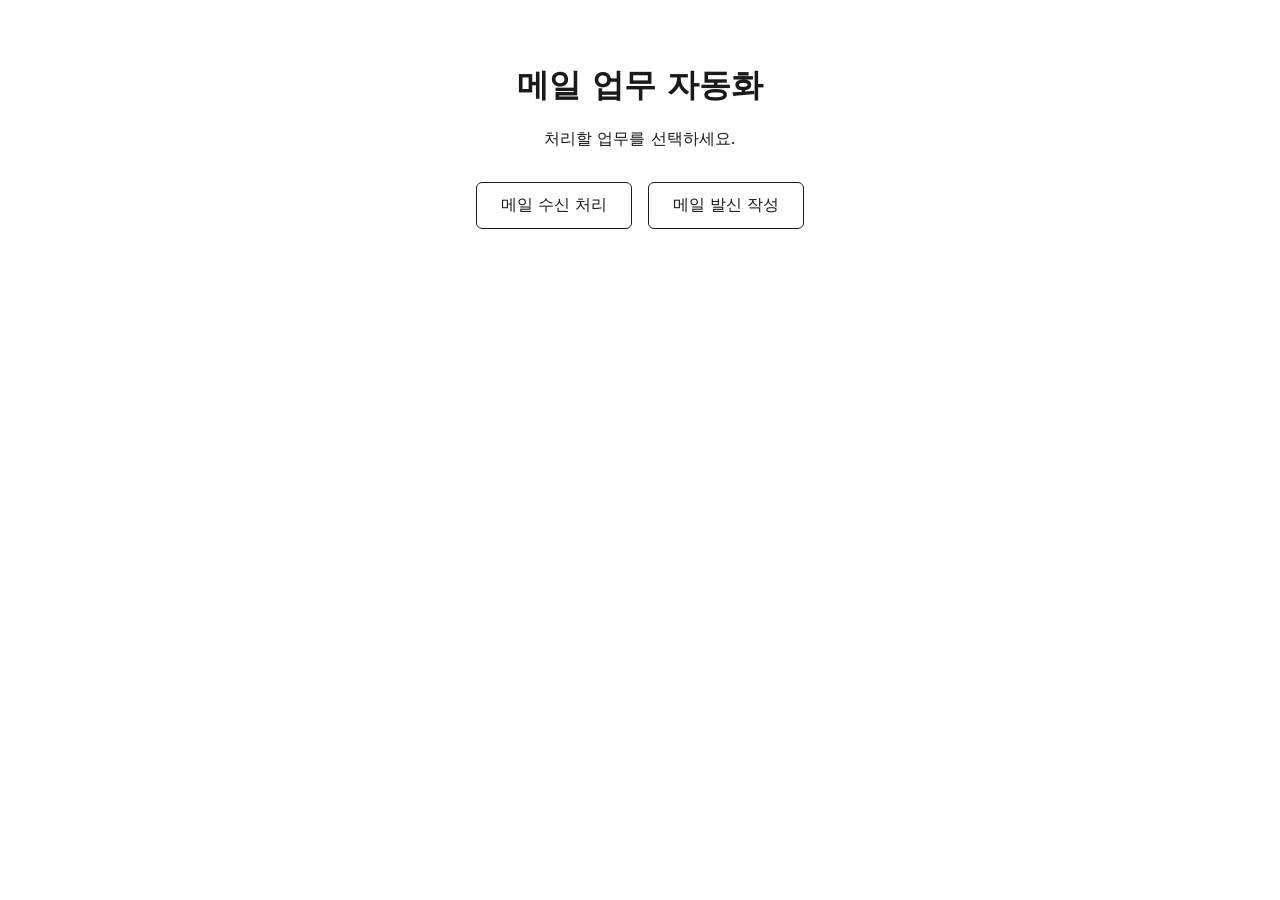
==== frontend/index.html @ bd008f32 "서비스 초안" ====
<!DOCTYPE html>
<html lang="ko">
<head>
  <meta charset="UTF-8" />
  <meta name="viewport" content="width=device-width, initial-scale=1.0" />
  <title>Clovis 메일 업무 자동화</title>
  <link rel="stylesheet" href="./style.css" />
</head>
<body>
  <main class="landing">
    <h1>메일 업무 자동화</h1>
    <p>처리할 업무를 선택하세요.</p>
    <div class="landing__actions">
      <a class="landing__button" href="./receive.html">메일 수신 처리</a>
      <a class="landing__button" href="./send.html">메일 발신 작성</a>
    </div>
  </main>
</body>
</html>
---- frontend/style.css ----
body {
  font-family: system-ui, -apple-system, "Segoe UI", sans-serif;
  max-width: 640px;
  margin: 4rem auto;
  padding: 0 1.5rem;
  color: #1a1a1a;
}

.landing {
  text-align: center;
}

.landing__actions {
  display: flex;
  gap: 1rem;
  justify-content: center;
  margin-top: 2rem;
}

.landing__button {
  padding: 0.75rem 1.5rem;
  border: 1px solid #1a1a1a;
  border-radius: 6px;
  text-decoration: none;
  color: inherit;
}
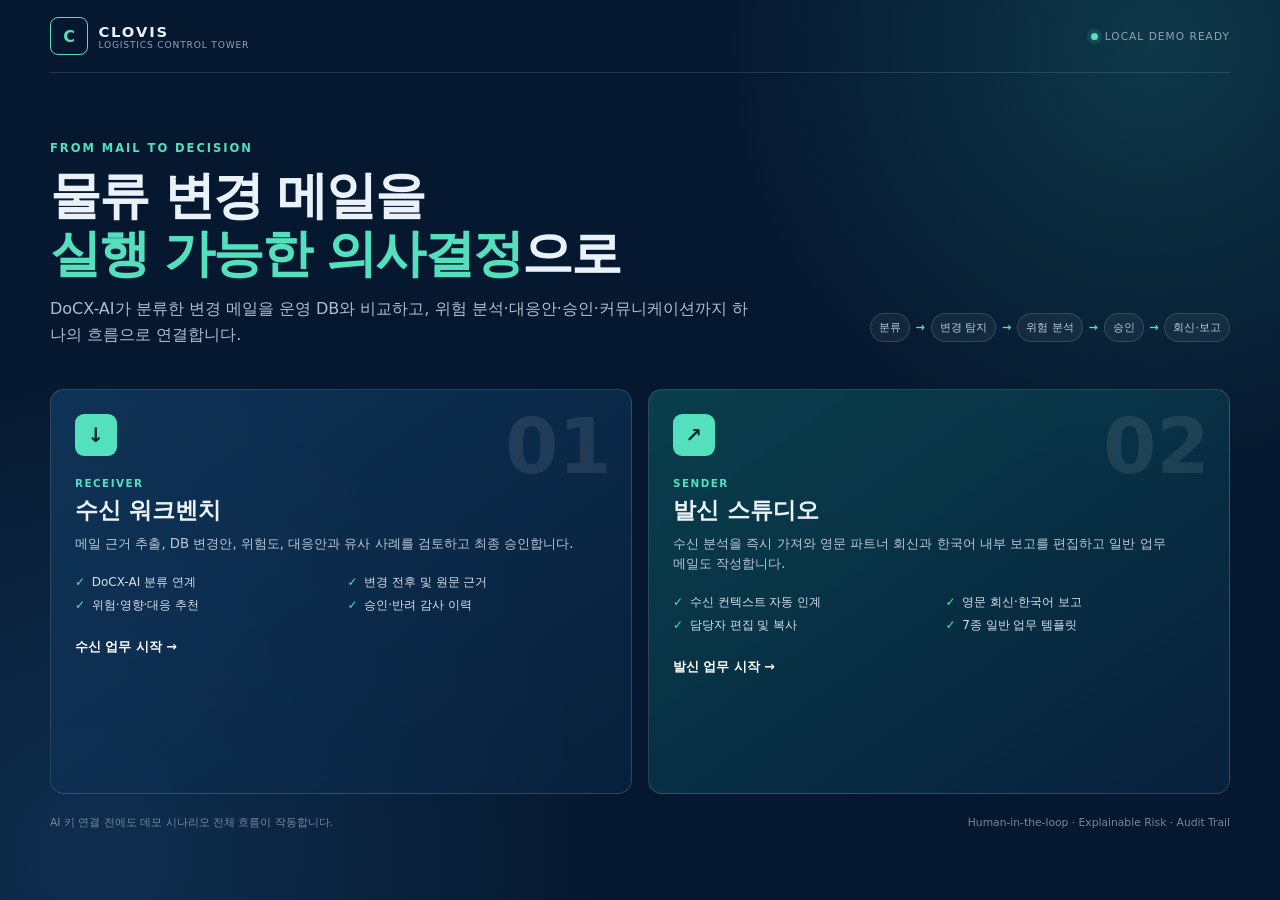
==== commit 29338b0e: "Add files via upload" ====
--- a/frontend/index.html
+++ b/frontend/index.html
@@ -3,17 +3,45 @@
 <head>
   <meta charset="UTF-8" />
   <meta name="viewport" content="width=device-width, initial-scale=1.0" />
-  <title>Clovis 메일 업무 자동화</title>
-  <link rel="stylesheet" href="./style.css" />
+  <title>Clovis Logistics Control Tower</title>
+  <link rel="stylesheet" href="./style.css?v=studio-2" />
+  <link rel="stylesheet" href="./clovis-theme.css?v=ai-1" />
 </head>
-<body>
-  <main class="landing">
-    <h1>메일 업무 자동화</h1>
-    <p>처리할 업무를 선택하세요.</p>
-    <div class="landing__actions">
-      <a class="landing__button" href="./receive.html">메일 수신 처리</a>
-      <a class="landing__button" href="./send.html">메일 발신 작성</a>
-    </div>
+<body class="landing-body">
+  <main class="control-landing">
+    <header class="landing-nav">
+      <div class="landing-brand"><span>C</span><div><strong>CLOVIS</strong><small>LOGISTICS CONTROL TOWER</small></div></div>
+      <div class="landing-status"><i></i>LOCAL DEMO READY</div>
+    </header>
+    <section class="landing-hero">
+      <div class="landing-hero__copy">
+        <span class="landing-eyebrow">FROM MAIL TO DECISION</span>
+        <h1>물류 변경 메일을<br><em>실행 가능한 의사결정</em>으로</h1>
+        <p>DoCX-AI가 분류한 변경 메일을 운영 DB와 비교하고, 위험 분석·대응안·승인·커뮤니케이션까지 하나의 흐름으로 연결합니다.</p>
+      </div>
+      <div class="landing-pipeline"><span>분류</span><b>→</b><span>변경 탐지</span><b>→</b><span>위험 분석</span><b>→</b><span>승인</span><b>→</b><span>회신·보고</span></div>
+    </section>
+    <section class="landing-workspaces">
+      <a class="workspace-card workspace-card--receive" href="./receive.html">
+        <span class="workspace-card__number">01</span>
+        <div class="workspace-card__icon">↓</div>
+        <span class="workspace-card__kicker">RECEIVER</span>
+        <h2>수신 워크벤치</h2>
+        <p>메일 근거 추출, DB 변경안, 위험도, 대응안과 유사 사례를 검토하고 최종 승인합니다.</p>
+        <ul><li>DoCX-AI 분류 연계</li><li>변경 전후 및 원문 근거</li><li>위험·영향·대응 추천</li><li>승인·반려 감사 이력</li></ul>
+        <strong>수신 업무 시작 →</strong>
+      </a>
+      <a class="workspace-card workspace-card--send" href="./send.html">
+        <span class="workspace-card__number">02</span>
+        <div class="workspace-card__icon">↗</div>
+        <span class="workspace-card__kicker">SENDER</span>
+        <h2>발신 스튜디오</h2>
+        <p>수신 분석을 즉시 가져와 영문 파트너 회신과 한국어 내부 보고를 편집하고 일반 업무 메일도 작성합니다.</p>
+        <ul><li>수신 컨텍스트 자동 인계</li><li>영문 회신·한국어 보고</li><li>담당자 편집 및 복사</li><li>7종 일반 업무 템플릿</li></ul>
+        <strong>발신 업무 시작 →</strong>
+      </a>
+    </section>
+    <footer class="landing-footer"><span>AI 키 연결 전에도 데모 시나리오 전체 흐름이 작동합니다.</span><span>Human-in-the-loop · Explainable Risk · Audit Trail</span></footer>
   </main>
 </body>
 </html>
--- a/frontend/style.css
+++ b/frontend/style.css
@@ -24,3 +24,51 @@
   text-decoration: none;
   color: inherit;
 }
+
+/* ---------- Clovis 통합 랜딩 ---------- */
+.landing-body {
+  --navy: #071c38;
+  --blue: #123e67;
+  --mint: #54dfbd;
+  max-width: none;
+  min-height: 100vh;
+  margin: 0;
+  padding: 0;
+  color: #eaf2f9;
+  background:
+    radial-gradient(circle at 90% 5%, rgba(35,151,143,.25), transparent 30%),
+    radial-gradient(circle at 8% 95%, rgba(27,77,124,.42), transparent 34%),
+    #06182f;
+}
+.control-landing { max-width: 1180px; margin: 0 auto; padding: 0 1.5rem 2rem; }
+.landing-nav { height: 72px; display: flex; align-items: center; justify-content: space-between; border-bottom: 1px solid rgba(255,255,255,.12); }
+.landing-brand { display: flex; align-items: center; gap: .65rem; }
+.landing-brand > span { display: grid; place-items: center; width: 36px; height: 36px; border: 1px solid var(--mint); border-radius: 8px; color: var(--mint); font-weight: 900; }
+.landing-brand strong, .landing-brand small { display: block; }
+.landing-brand strong { letter-spacing: .13em; font-size: .92rem; }
+.landing-brand small { color: #8fa5bc; letter-spacing: .09em; font-size: .57rem; }
+.landing-status { color: #8fa5bc; font-size: .66rem; letter-spacing: .1em; }
+.landing-status i { display: inline-block; width: 7px; height: 7px; margin-right: .45rem; border-radius: 50%; background: var(--mint); box-shadow: 0 0 0 4px rgba(84,223,189,.12); }
+.landing-hero { display: grid; grid-template-columns: 1fr auto; align-items: end; gap: 2rem; padding: 4rem 0 2.5rem; }
+.landing-eyebrow { color: var(--mint); font-size: .72rem; font-weight: 800; letter-spacing: .17em; }
+.landing-hero h1 { margin: .6rem 0 .85rem; font-size: clamp(2.1rem,4vw,3.4rem); line-height: 1.14; letter-spacing: -.04em; }
+.landing-hero h1 em { color: var(--mint); font-style: normal; }
+.landing-hero p { max-width: 700px; margin: 0; color: #aebed0; line-height: 1.65; }
+.landing-pipeline { display: flex; align-items: center; gap: .36rem; padding-bottom: .45rem; color: #b8c9d9; font-size: .7rem; white-space: nowrap; }
+.landing-pipeline span { padding: .35rem .5rem; border: 1px solid rgba(255,255,255,.14); border-radius: 999px; background: rgba(255,255,255,.05); }
+.landing-pipeline b { color: var(--mint); }
+.landing-workspaces { display: grid; grid-template-columns: 1fr 1fr; gap: 1rem; }
+.workspace-card { position: relative; min-height: 355px; padding: 1.5rem; overflow: hidden; color: #eaf2f9; text-decoration: none; border: 1px solid rgba(255,255,255,.14); border-radius: 14px; background: rgba(255,255,255,.055); transition: transform .18s ease,border-color .18s ease,background .18s ease; }
+.workspace-card:hover { transform: translateY(-4px); border-color: rgba(84,223,189,.55); background: rgba(255,255,255,.075); }
+.workspace-card--receive { background: linear-gradient(145deg,rgba(18,62,103,.68),rgba(9,35,64,.74)); }
+.workspace-card--send { background: linear-gradient(145deg,rgba(11,87,95,.62),rgba(9,35,64,.74)); }
+.workspace-card__number { position: absolute; right: 1.2rem; top: .75rem; color: rgba(255,255,255,.09); font-size: 4.8rem; font-weight: 900; }
+.workspace-card__icon { display: grid; place-items: center; width: 42px; height: 42px; margin-bottom: 1rem; border-radius: 9px; color: #062a27; background: var(--mint); font-size: 1.25rem; font-weight: 900; }
+.workspace-card__kicker { color: var(--mint); font-size: .65rem; font-weight: 900; letter-spacing: .14em; }
+.workspace-card h2 { margin: .25rem 0 .5rem; font-size: 1.45rem; }
+.workspace-card p { max-width: 500px; margin: 0; color: #b8c8d7; font-size: .83rem; line-height: 1.52; }
+.workspace-card ul { display: grid; grid-template-columns: 1fr 1fr; gap: .4rem .8rem; margin: 1.25rem 0 1.35rem; padding: 0; list-style: none; color: #d5e1eb; font-size: .75rem; }
+.workspace-card li::before { content: "✓"; margin-right: .42rem; color: var(--mint); }
+.workspace-card > strong { color: #fff; font-size: .8rem; }
+.landing-footer { display: flex; justify-content: space-between; gap: 1rem; padding: 1.4rem 0 0; color: #7189a1; font-size: .67rem; }
+@media(max-width:850px){.landing-hero{grid-template-columns:1fr;padding-top:2.5rem}.landing-pipeline{flex-wrap:wrap;white-space:normal}.landing-workspaces{grid-template-columns:1fr}.workspace-card{min-height:0}.landing-footer{flex-direction:column}.workspace-card ul{grid-template-columns:1fr}}
--- a/frontend/clovis-theme.css
+++ b/frontend/clovis-theme.css
@@ -0,0 +1,109 @@
+:root {
+  --clovis-navy-950: #071727;
+  --clovis-navy-900: #0b2239;
+  --clovis-navy-800: #123a5b;
+  --clovis-blue-700: #1d557e;
+  --clovis-orange-600: #e85c18;
+  --clovis-orange-500: #f27622;
+  --clovis-orange-100: #fff0e5;
+  --clovis-mint-500: #24a88a;
+  --clovis-mint-100: #e8f7f3;
+  --clovis-bg: #f2f5f7;
+  --clovis-panel: #ffffff;
+  --clovis-border: #dce4ec;
+  --clovis-text: #17283b;
+  --clovis-muted: #66798c;
+  --clovis-warning: #cb8d10;
+  --clovis-danger: #c63c4e;
+  --clovis-radius: 8px;
+  --clovis-shadow: 0 8px 22px rgba(15, 43, 70, .065);
+}
+
+.clovis-header {
+  width: 100%; min-height: 64px; display: flex; align-items: center; gap: 1rem;
+  padding: 0 2rem; box-sizing: border-box; color: #fff; background: var(--clovis-navy-950);
+  border-bottom: 3px solid var(--clovis-orange-500); box-shadow: 0 5px 18px rgba(4,18,37,.16);
+}
+.clovis-brand { display: flex; align-items: center; gap: .65rem; color: #fff; text-decoration: none; }
+.clovis-brand__mark { position: relative; display: grid; place-items: center; width: 36px; height: 36px; border: 1px solid rgba(255,255,255,.42); border-radius: 4px; color: #fff; font-weight: 900; overflow: hidden; }
+.clovis-brand__mark::after { content: ""; position: absolute; width: 26px; height: 5px; right: -8px; bottom: 3px; background: var(--clovis-orange-500); transform: rotate(-38deg); }
+.clovis-brand strong, .clovis-brand small { display: block; }
+.clovis-brand strong { letter-spacing: .15em; font-size: .86rem; }
+.clovis-brand small { color: #9fb2c8; letter-spacing: .08em; font-size: .54rem; }
+.clovis-brand__suite { margin-left: .55rem; padding-left: .75rem; border-left: 1px solid rgba(255,255,255,.24); color: #fff; font-size: .68rem; font-weight: 800; letter-spacing: .08em; }
+.clovis-brand__suite em { color: var(--clovis-orange-500); font-style: normal; }
+.clovis-nav { display: flex; align-self: stretch; margin-left: 1.5rem; }
+.clovis-nav a { display: flex; align-items: center; padding: 0 1rem; color: #b8c8da; text-decoration: none; font-size: .82rem; border-bottom: 3px solid transparent; }
+.clovis-nav a:hover, .clovis-nav a.is-active { color: #fff; background: rgba(255,255,255,.05); border-bottom-color: var(--clovis-orange-500); }
+.clovis-system { margin-left: auto; color: #91a6bc; font-size: .66rem; letter-spacing: .1em; }
+.clovis-system i { display: inline-block; width: 7px; height: 7px; margin-right: .4rem; border-radius: 50%; background: #3ed6a8; box-shadow: 0 0 0 4px rgba(62,214,168,.12); }
+
+.clovis-hero { position: relative; overflow: hidden; color: #fff !important; border-radius: 8px !important; background: radial-gradient(circle at 88% 18%, rgba(242,118,34,.24), transparent 28%), linear-gradient(120deg,var(--clovis-navy-950),#123d61 70%,#174f6b) !important; box-shadow: 0 13px 28px rgba(10,31,60,.13) !important; }
+.clovis-hero::after { content: ""; position: absolute; right: -58px; bottom: -98px; width: 250px; height: 250px; border: 1px solid rgba(255,255,255,.1); border-radius: 50%; box-shadow: 0 0 0 42px rgba(255,255,255,.025),0 0 0 84px rgba(255,255,255,.018); pointer-events: none; }
+
+.clovis-opsbar { display: grid; grid-template-columns: repeat(4,1fr); margin: .75rem 0 0; border: 1px solid var(--clovis-border); border-radius: 8px; background: #fff; box-shadow: var(--clovis-shadow); overflow: hidden; }
+.clovis-opsbar__item { display: flex; align-items: center; gap: .65rem; min-width: 0; padding: .7rem .8rem; border-right: 1px solid var(--clovis-border); }
+.clovis-opsbar__item:last-child { border-right: 0; }
+.clovis-opsbar__icon { display: grid; place-items: center; flex: 0 0 27px; width: 27px; height: 27px; border-radius: 5px; color: var(--clovis-orange-600); background: var(--clovis-orange-100); font-size: .7rem; font-weight: 900; }
+.clovis-opsbar__copy { min-width: 0; }
+.clovis-opsbar__copy strong,.clovis-opsbar__copy span { display: block; overflow: hidden; white-space: nowrap; text-overflow: ellipsis; }
+.clovis-opsbar__copy strong { color: var(--clovis-navy-900); font-size: .72rem; }
+.clovis-opsbar__copy span { margin-top: .08rem; color: var(--clovis-muted); font-size: .62rem; }
+.clovis-opsbar__item.is-ready .clovis-opsbar__icon { color: #087257; background: #e5f7f1; }
+
+.receiver-page { max-width: none !important; margin: 0 !important; padding: 0 !important; color: var(--clovis-text); background: var(--clovis-bg); font-family: "Malgun Gothic","Segoe UI",system-ui,-apple-system,sans-serif; font-size: 14px; }
+.receiver-shell { max-width: 1180px; margin: 0 auto; padding: 1.25rem 1.5rem 3rem; }
+.receiver-page .panel, .receiver-page .case-card { border: 1px solid var(--clovis-border); border-radius: var(--clovis-radius); background: var(--clovis-panel); box-shadow: var(--clovis-shadow); }
+.receiver-page .tabs { border-bottom-color: var(--clovis-border); }
+.receiver-page .tab-btn { color: var(--clovis-muted); border-bottom: 3px solid transparent; border-radius: 0; padding: .75rem 1rem; }
+.receiver-page .tab-btn.is-active { color: var(--clovis-navy-900); background: transparent; border: none; border-bottom: 3px solid var(--clovis-orange-500); margin-bottom: -1px; }
+.receiver-page input[type="text"], .receiver-page textarea, .receiver-page select {
+  border: 1px solid #cfd9e3; border-radius: 7px; background: #fff; color: var(--clovis-text); padding: .58rem .65rem;
+}
+.receiver-page input:focus, .receiver-page textarea:focus, .receiver-page select:focus { outline: 2px solid rgba(28,85,127,.22); border-color: var(--clovis-blue-700); }
+.receiver-page button.primary { border: none; border-radius: 6px; background: var(--clovis-orange-600); font-weight: 800; box-shadow: 0 4px 10px rgba(232,92,24,.18); }
+.receiver-page button.primary:hover { background: #cc4b0d; }
+.receiver-page .example-btn { border-color: #cbd6e0; background: #fff; border-radius: 8px; }
+.receiver-page .example-btn:hover, .receiver-page .example-btn.is-loaded { border-color: var(--clovis-orange-500); background: var(--clovis-orange-100); }
+.receiver-page table.field-table th, .receiver-page table.dashboard-table th { color: #52677c; background: #f4f7fa; }
+.receiver-page table.field-table td, .receiver-page table.field-table th, .receiver-page table.dashboard-table td, .receiver-page table.dashboard-table th { border-color: #e1e7ed; }
+.receiver-page .case-card__header { background: linear-gradient(90deg,#f5f8fb,#edf8f5); border-bottom-color: var(--clovis-border); }
+.receiver-page .decision-support { border-color: var(--clovis-border); background: #fbfdff; }
+.receiver-page .package-button, .receiver-page .handoff-btn { background: var(--clovis-orange-500); color: #fff; border-radius: 6px; }
+
+.receiver-page .pipeline span { transition: .2s ease; }
+.receiver-page .pipeline span.is-done { border-color: rgba(62,214,168,.52); background: rgba(62,214,168,.15); color: #ddfff5; }
+.receiver-page .pipeline span.is-active { border-color: rgba(242,118,34,.8); background: rgba(242,118,34,.18); color: #fff; box-shadow: inset 3px 0 0 var(--clovis-orange-500); }
+
+.ai-mode-chip { display: inline-flex; align-items: center; gap: .3rem; margin-top: .35rem; padding: .2rem .46rem; border: 1px solid #9fdcca; border-radius: 999px; color: #0d755e; background: #ebfaf6; font-size: .66rem; font-weight: 800; }
+.ai-mode-chip.fallback { color: #7e6518; border-color: #e3d18d; background: #fff9df; }
+.ai-mode-chip.error { color: #982f40; border-color: #e2aab3; background: #fff0f2; }
+.ai-error-note { margin-top: .4rem; color: #982f40; font-size: .68rem; }
+
+/* Sender 화면도 Receiver와 같은 운영 디자인 시스템을 사용한다. */
+.communication-page { max-width: 1320px; }
+.communication-page .studio-eyebrow,.communication-page .studio-hero .studio-eyebrow { color: #ffb07a; }
+.communication-page .context-kicker { color: var(--clovis-orange-600); }
+.communication-page .hero-flow b { color: #ff9a59; }
+.communication-page .workspace-switch__button.is-active { color: var(--clovis-navy-900); border-bottom-color: var(--clovis-orange-500); }
+.communication-page .workspace-count { background: var(--clovis-orange-600); }
+.communication-page .btn { border-color: var(--clovis-orange-600); border-radius: 6px; background: var(--clovis-orange-600); color: #fff; }
+.communication-page .btn:hover { border-color: #cc4b0d; background: #cc4b0d; }
+.communication-page .btn.btn--ghost { border-color: #bdcad6; background: #fff; color: var(--clovis-navy-800); }
+.communication-page .btn.btn--ghost:hover { border-color: var(--clovis-orange-500); background: var(--clovis-orange-100); color: #aa3e0a; }
+.communication-page .dispatch-actions .btn.is-reviewed,.communication-page .dispatch-actions .btn.is-reviewed:hover { border-color: #159576; background: #159576; color: #fff; }
+.communication-page .type-item.is-selected { border-color: var(--clovis-orange-500); background: var(--clovis-orange-100); }
+.communication-page .type-item--primary,.communication-page .type-item--primary.is-selected { border-color: var(--clovis-navy-900); background: var(--clovis-navy-900); }
+.communication-page .importance-options button.is-active { background: var(--clovis-navy-800); }
+.communication-page .handoff-empty__icon { color: var(--clovis-orange-600); background: var(--clovis-orange-100); }
+.communication-page .action-summary { border-color: #f1c3a6; background: #fff5ee; }
+.communication-page .action-summary span { color: #a45c34; }
+.communication-page .action-summary strong { color: #a8400d; }
+.communication-page .action-summary p { color: #765c4e; }
+.communication-page .memory-card { border-color: #d8e0e7; background: #f7f9fb; }
+.communication-page .memory-card span { color: var(--clovis-blue-700); }
+.communication-page .review-chip { color: #9a4a1e; background: #fff2e9; border-color: #efc6ae; }
+.communication-page .studio-footer-action { background: #f2f6f8; }
+
+@media(max-width:900px){.clovis-opsbar{grid-template-columns:repeat(2,1fr)}.clovis-opsbar__item:nth-child(2){border-right:0}.clovis-opsbar__item:nth-child(-n+2){border-bottom:1px solid var(--clovis-border)}}
+@media(max-width:720px){.clovis-header{padding:0 .9rem}.clovis-nav{margin-left:.3rem}.clovis-nav a{padding:0 .55rem;font-size:.7rem}.clovis-system,.clovis-brand__suite{display:none}.receiver-shell{padding:.8rem}.clovis-brand small{display:none}.clovis-opsbar{grid-template-columns:1fr 1fr}.clovis-opsbar__item{padding:.55rem}.clovis-opsbar__copy span{display:none}}
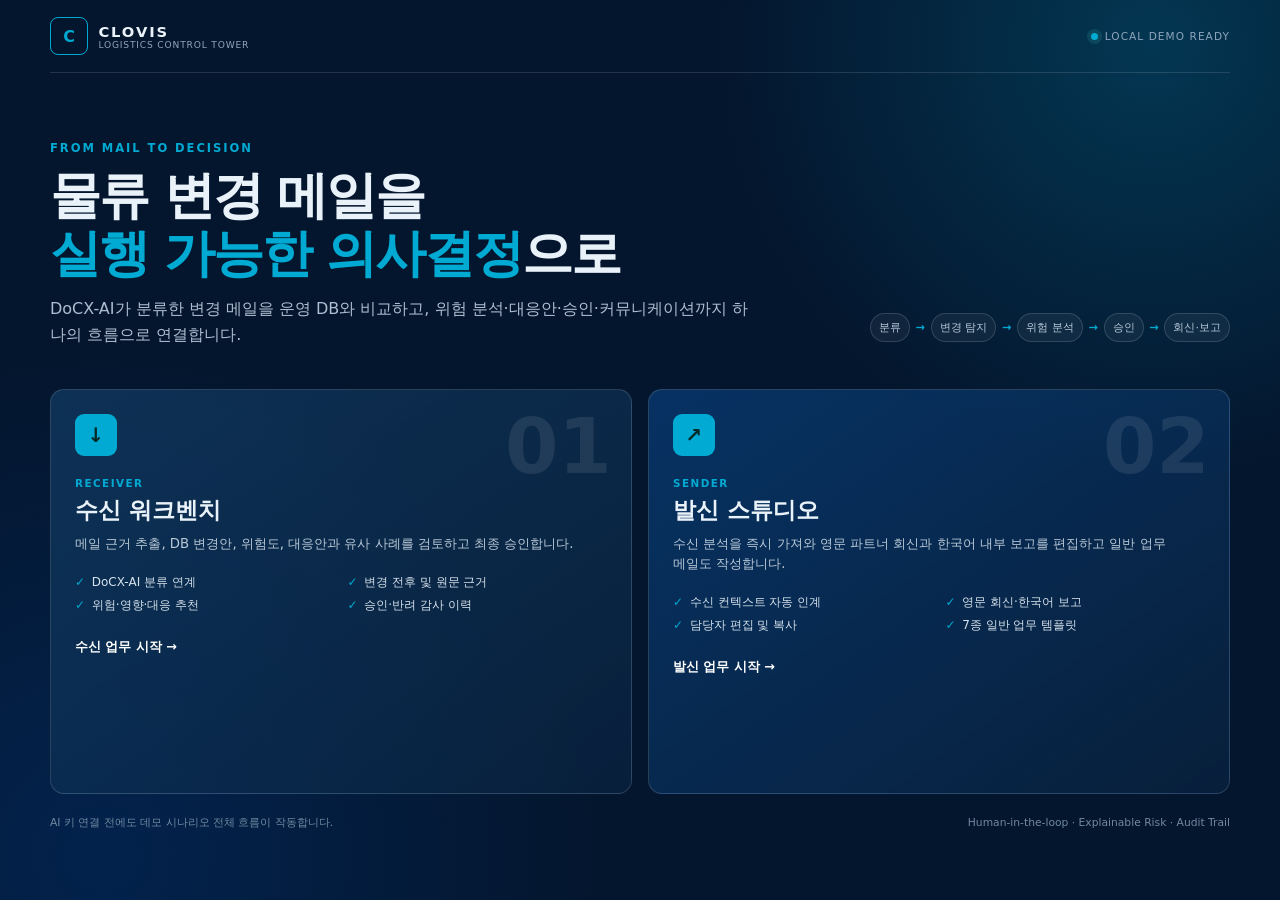
==== commit ea3ce79c: "frontend 디자인 반영 및 Render 배포 설정 추가" ====
--- a/frontend/index.html
+++ b/frontend/index.html
@@ -44,4 +44,4 @@
     <footer class="landing-footer"><span>AI 키 연결 전에도 데모 시나리오 전체 흐름이 작동합니다.</span><span>Human-in-the-loop · Explainable Risk · Audit Trail</span></footer>
   </main>
 </body>
-</html>
+</html>
--- a/frontend/style.css
+++ b/frontend/style.css
@@ -27,18 +27,18 @@
 
 /* ---------- Clovis 통합 랜딩 ---------- */
 .landing-body {
-  --navy: #071c38;
-  --blue: #123e67;
-  --mint: #54dfbd;
+  --navy: #00204e;
+  --blue: #003478;
+  --mint: #00aad2;
   max-width: none;
   min-height: 100vh;
   margin: 0;
   padding: 0;
   color: #eaf2f9;
   background:
-    radial-gradient(circle at 90% 5%, rgba(35,151,143,.25), transparent 30%),
-    radial-gradient(circle at 8% 95%, rgba(27,77,124,.42), transparent 34%),
-    #06182f;
+    radial-gradient(circle at 90% 5%, rgba(0,170,210,.22), transparent 30%),
+    radial-gradient(circle at 8% 95%, rgba(0,52,120,.42), transparent 34%),
+    #04162e;
 }
 .control-landing { max-width: 1180px; margin: 0 auto; padding: 0 1.5rem 2rem; }
 .landing-nav { height: 72px; display: flex; align-items: center; justify-content: space-between; border-bottom: 1px solid rgba(255,255,255,.12); }
@@ -61,7 +61,7 @@
 .workspace-card { position: relative; min-height: 355px; padding: 1.5rem; overflow: hidden; color: #eaf2f9; text-decoration: none; border: 1px solid rgba(255,255,255,.14); border-radius: 14px; background: rgba(255,255,255,.055); transition: transform .18s ease,border-color .18s ease,background .18s ease; }
 .workspace-card:hover { transform: translateY(-4px); border-color: rgba(84,223,189,.55); background: rgba(255,255,255,.075); }
 .workspace-card--receive { background: linear-gradient(145deg,rgba(18,62,103,.68),rgba(9,35,64,.74)); }
-.workspace-card--send { background: linear-gradient(145deg,rgba(11,87,95,.62),rgba(9,35,64,.74)); }
+.workspace-card--send { background: linear-gradient(145deg,rgba(10,74,143,.55),rgba(9,35,64,.74)); }
 .workspace-card__number { position: absolute; right: 1.2rem; top: .75rem; color: rgba(255,255,255,.09); font-size: 4.8rem; font-weight: 900; }
 .workspace-card__icon { display: grid; place-items: center; width: 42px; height: 42px; margin-bottom: 1rem; border-radius: 9px; color: #062a27; background: var(--mint); font-size: 1.25rem; font-weight: 900; }
 .workspace-card__kicker { color: var(--mint); font-size: .65rem; font-weight: 900; letter-spacing: .14em; }
@@ -71,4 +71,4 @@
 .workspace-card li::before { content: "✓"; margin-right: .42rem; color: var(--mint); }
 .workspace-card > strong { color: #fff; font-size: .8rem; }
 .landing-footer { display: flex; justify-content: space-between; gap: 1rem; padding: 1.4rem 0 0; color: #7189a1; font-size: .67rem; }
-@media(max-width:850px){.landing-hero{grid-template-columns:1fr;padding-top:2.5rem}.landing-pipeline{flex-wrap:wrap;white-space:normal}.landing-workspaces{grid-template-columns:1fr}.workspace-card{min-height:0}.landing-footer{flex-direction:column}.workspace-card ul{grid-template-columns:1fr}}
+@media(max-width:850px){.landing-hero{grid-template-columns:1fr;padding-top:2.5rem}.landing-pipeline{flex-wrap:wrap;white-space:normal}.landing-workspaces{grid-template-columns:1fr}.workspace-card{min-height:0}.landing-footer{flex-direction:column}.workspace-card ul{grid-template-columns:1fr}}
--- a/frontend/clovis-theme.css
+++ b/frontend/clovis-theme.css
@@ -1,109 +1,112 @@
+/* =========================================================================
+   Clovis / Hyundai Glovis Brand Theme
+   -------------------------------------------------------------------------
+   Shared across index.html / receive.html / send.html.
+
+   receive.html and send.html both use markup with .clovis-header /
+   .clovis-brand / .clovis-nav / .clovis-system / .clovis-opsbar /
+   .ai-mode-chip — but only send.html's app.css actually defines matching
+   selectors (as .app-header--studio / .studio-brand / .global-nav, etc.),
+   and it never defined .clovis-opsbar or .ai-mode-chip at all. That
+   mismatch is why the top header rendered as unstyled stacked links.
+
+   This file defines those shared components fully (layout + color) so
+   both pages render correctly regardless of app.css. Nothing here changes
+   any link, href, label, or interactive behavior — only appearance.
+   ========================================================================= */
+
 :root {
-  --clovis-navy-950: #071727;
-  --clovis-navy-900: #0b2239;
-  --clovis-navy-800: #123a5b;
-  --clovis-blue-700: #1d557e;
-  --clovis-orange-600: #e85c18;
-  --clovis-orange-500: #f27622;
-  --clovis-orange-100: #fff0e5;
-  --clovis-mint-500: #24a88a;
-  --clovis-mint-100: #e8f7f3;
-  --clovis-bg: #f2f5f7;
-  --clovis-panel: #ffffff;
-  --clovis-border: #dce4ec;
-  --clovis-text: #17283b;
-  --clovis-muted: #66798c;
-  --clovis-warning: #cb8d10;
-  --clovis-danger: #c63c4e;
-  --clovis-radius: 8px;
-  --clovis-shadow: 0 8px 22px rgba(15, 43, 70, .065);
+  --glovis-navy: #00204e;
+  --glovis-blue: #003478;
+  --glovis-blue-mid: #0a4a8f;
+  --glovis-accent: #00aad2;
+  --glovis-primary-fixed: #d8e2ff;
+  --glovis-primary-fixed-strong: #aec6ff;
+  --glovis-on-primary-fixed: #001a43;
+  --glovis-on-surface-variant: #434751;
+  --glovis-success: #2f7d5c;
+  --glovis-warning: #b8863a;
+  --glovis-danger: #ba1a1a;
 }
 
+/* ---------- 상단 헤더 ---------- */
 .clovis-header {
-  width: 100%; min-height: 64px; display: flex; align-items: center; gap: 1rem;
-  padding: 0 2rem; box-sizing: border-box; color: #fff; background: var(--clovis-navy-950);
-  border-bottom: 3px solid var(--clovis-orange-500); box-shadow: 0 5px 18px rgba(4,18,37,.16);
+  display: flex;
+  align-items: center;
+  gap: 1rem;
+  min-height: 64px;
+  padding: 0 2rem;
+  background: var(--glovis-navy);
+  color: #fff;
+  border-bottom: 1px solid rgba(255,255,255,.13);
+  box-shadow: 0 5px 18px rgba(4,18,37,.18);
 }
-.clovis-brand { display: flex; align-items: center; gap: .65rem; color: #fff; text-decoration: none; }
-.clovis-brand__mark { position: relative; display: grid; place-items: center; width: 36px; height: 36px; border: 1px solid rgba(255,255,255,.42); border-radius: 4px; color: #fff; font-weight: 900; overflow: hidden; }
-.clovis-brand__mark::after { content: ""; position: absolute; width: 26px; height: 5px; right: -8px; bottom: 3px; background: var(--clovis-orange-500); transform: rotate(-38deg); }
-.clovis-brand strong, .clovis-brand small { display: block; }
-.clovis-brand strong { letter-spacing: .15em; font-size: .86rem; }
-.clovis-brand small { color: #9fb2c8; letter-spacing: .08em; font-size: .54rem; }
-.clovis-brand__suite { margin-left: .55rem; padding-left: .75rem; border-left: 1px solid rgba(255,255,255,.24); color: #fff; font-size: .68rem; font-weight: 800; letter-spacing: .08em; }
-.clovis-brand__suite em { color: var(--clovis-orange-500); font-style: normal; }
-.clovis-nav { display: flex; align-self: stretch; margin-left: 1.5rem; }
-.clovis-nav a { display: flex; align-items: center; padding: 0 1rem; color: #b8c8da; text-decoration: none; font-size: .82rem; border-bottom: 3px solid transparent; }
-.clovis-nav a:hover, .clovis-nav a.is-active { color: #fff; background: rgba(255,255,255,.05); border-bottom-color: var(--clovis-orange-500); }
-.clovis-system { margin-left: auto; color: #91a6bc; font-size: .66rem; letter-spacing: .1em; }
-.clovis-system i { display: inline-block; width: 7px; height: 7px; margin-right: .4rem; border-radius: 50%; background: #3ed6a8; box-shadow: 0 0 0 4px rgba(62,214,168,.12); }
+.clovis-brand {
+  display: flex;
+  align-items: center;
+  gap: .65rem;
+  color: #fff;
+  text-decoration: none;
+}
+.clovis-brand__mark {
+  display: grid; place-items: center; width: 34px; height: 34px;
+  border: 1px solid var(--glovis-accent); border-radius: 8px;
+  color: var(--glovis-accent); font-weight: 900;
+}
+.clovis-brand strong { display: block; letter-spacing: .12em; font-size: .86rem; color: #fff; }
+.clovis-brand small { display: block; color: #9fb2c8; letter-spacing: .08em; font-size: .54rem; }
+.clovis-brand__suite {
+  margin-left: .35rem; padding: .18rem .55rem; border: 1px solid rgba(255,255,255,.28);
+  border-radius: 999px; color: var(--glovis-accent); font-size: .6rem; font-weight: 800; letter-spacing: .08em;
+}
+.clovis-brand__suite em { font-style: normal; }
 
-.clovis-hero { position: relative; overflow: hidden; color: #fff !important; border-radius: 8px !important; background: radial-gradient(circle at 88% 18%, rgba(242,118,34,.24), transparent 28%), linear-gradient(120deg,var(--clovis-navy-950),#123d61 70%,#174f6b) !important; box-shadow: 0 13px 28px rgba(10,31,60,.13) !important; }
-.clovis-hero::after { content: ""; position: absolute; right: -58px; bottom: -98px; width: 250px; height: 250px; border: 1px solid rgba(255,255,255,.1); border-radius: 50%; box-shadow: 0 0 0 42px rgba(255,255,255,.025),0 0 0 84px rgba(255,255,255,.018); pointer-events: none; }
+.clovis-nav { display: flex; align-self: stretch; margin-left: 2rem; }
+.clovis-nav a {
+  display: flex; align-items: center; padding: 0 1rem; color: #b8c8da;
+  text-decoration: none; font-size: .82rem; border-bottom: 3px solid transparent;
+}
+.clovis-nav a:hover, .clovis-nav a.is-active {
+  color: #fff; background: rgba(255,255,255,.05); border-bottom-color: var(--glovis-accent);
+}
 
-.clovis-opsbar { display: grid; grid-template-columns: repeat(4,1fr); margin: .75rem 0 0; border: 1px solid var(--clovis-border); border-radius: 8px; background: #fff; box-shadow: var(--clovis-shadow); overflow: hidden; }
-.clovis-opsbar__item { display: flex; align-items: center; gap: .65rem; min-width: 0; padding: .7rem .8rem; border-right: 1px solid var(--clovis-border); }
-.clovis-opsbar__item:last-child { border-right: 0; }
-.clovis-opsbar__icon { display: grid; place-items: center; flex: 0 0 27px; width: 27px; height: 27px; border-radius: 5px; color: var(--clovis-orange-600); background: var(--clovis-orange-100); font-size: .7rem; font-weight: 900; }
-.clovis-opsbar__copy { min-width: 0; }
-.clovis-opsbar__copy strong,.clovis-opsbar__copy span { display: block; overflow: hidden; white-space: nowrap; text-overflow: ellipsis; }
-.clovis-opsbar__copy strong { color: var(--clovis-navy-900); font-size: .72rem; }
-.clovis-opsbar__copy span { margin-top: .08rem; color: var(--clovis-muted); font-size: .62rem; }
-.clovis-opsbar__item.is-ready .clovis-opsbar__icon { color: #087257; background: #e5f7f1; }
+.clovis-system { margin-left: auto; display: flex; align-items: center; color: #91a6bc; font-size: .66rem; letter-spacing: .1em; }
+.clovis-system i {
+  display: inline-block; width: 7px; height: 7px; margin-right: .4rem; border-radius: 50%;
+  background: var(--glovis-accent); box-shadow: 0 0 0 4px rgba(0,170,210,.14);
+}
 
-.receiver-page { max-width: none !important; margin: 0 !important; padding: 0 !important; color: var(--clovis-text); background: var(--clovis-bg); font-family: "Malgun Gothic","Segoe UI",system-ui,-apple-system,sans-serif; font-size: 14px; }
-.receiver-shell { max-width: 1180px; margin: 0 auto; padding: 1.25rem 1.5rem 3rem; }
-.receiver-page .panel, .receiver-page .case-card { border: 1px solid var(--clovis-border); border-radius: var(--clovis-radius); background: var(--clovis-panel); box-shadow: var(--clovis-shadow); }
-.receiver-page .tabs { border-bottom-color: var(--clovis-border); }
-.receiver-page .tab-btn { color: var(--clovis-muted); border-bottom: 3px solid transparent; border-radius: 0; padding: .75rem 1rem; }
-.receiver-page .tab-btn.is-active { color: var(--clovis-navy-900); background: transparent; border: none; border-bottom: 3px solid var(--clovis-orange-500); margin-bottom: -1px; }
-.receiver-page input[type="text"], .receiver-page textarea, .receiver-page select {
-  border: 1px solid #cfd9e3; border-radius: 7px; background: #fff; color: var(--clovis-text); padding: .58rem .65rem;
+@media (max-width: 720px) {
+  .clovis-header { padding: 0 .9rem; }
+  .clovis-nav { margin-left: .5rem; }
+  .clovis-system { display: none; }
 }
-.receiver-page input:focus, .receiver-page textarea:focus, .receiver-page select:focus { outline: 2px solid rgba(28,85,127,.22); border-color: var(--clovis-blue-700); }
-.receiver-page button.primary { border: none; border-radius: 6px; background: var(--clovis-orange-600); font-weight: 800; box-shadow: 0 4px 10px rgba(232,92,24,.18); }
-.receiver-page button.primary:hover { background: #cc4b0d; }
-.receiver-page .example-btn { border-color: #cbd6e0; background: #fff; border-radius: 8px; }
-.receiver-page .example-btn:hover, .receiver-page .example-btn.is-loaded { border-color: var(--clovis-orange-500); background: var(--clovis-orange-100); }
-.receiver-page table.field-table th, .receiver-page table.dashboard-table th { color: #52677c; background: #f4f7fa; }
-.receiver-page table.field-table td, .receiver-page table.field-table th, .receiver-page table.dashboard-table td, .receiver-page table.dashboard-table th { border-color: #e1e7ed; }
-.receiver-page .case-card__header { background: linear-gradient(90deg,#f5f8fb,#edf8f5); border-bottom-color: var(--clovis-border); }
-.receiver-page .decision-support { border-color: var(--clovis-border); background: #fbfdff; }
-.receiver-page .package-button, .receiver-page .handoff-btn { background: var(--clovis-orange-500); color: #fff; border-radius: 6px; }
 
-.receiver-page .pipeline span { transition: .2s ease; }
-.receiver-page .pipeline span.is-done { border-color: rgba(62,214,168,.52); background: rgba(62,214,168,.15); color: #ddfff5; }
-.receiver-page .pipeline span.is-active { border-color: rgba(242,118,34,.8); background: rgba(242,118,34,.18); color: #fff; box-shadow: inset 3px 0 0 var(--clovis-orange-500); }
+/* ---------- 운영 연동 상태 바 ---------- */
+.clovis-opsbar { display: grid; grid-template-columns: repeat(4, 1fr); gap: .6rem; margin: 1rem 0; }
+.clovis-opsbar__item {
+  display: flex; align-items: center; gap: .6rem;
+  padding: .65rem .75rem; border: 1px solid #dbe6ef; border-radius: 6px; background: #fff;
+}
+.clovis-opsbar__item.is-ready { border-color: var(--glovis-primary-fixed-strong); background: #f3f7ff; }
+.clovis-opsbar__icon {
+  display: grid; place-items: center; flex: 0 0 auto; width: 32px; height: 32px;
+  border-radius: 7px; font-weight: 800; font-size: .68rem; color: var(--glovis-blue); background: #e8edf5;
+}
+.clovis-opsbar__item.is-ready .clovis-opsbar__icon { color: #fff; background: var(--glovis-blue); }
+.clovis-opsbar__copy { display: flex; flex-direction: column; gap: .1rem; }
+.clovis-opsbar__copy strong { font-size: .78rem; color: var(--glovis-navy); }
+.clovis-opsbar__copy > span { font-size: .68rem; color: var(--glovis-on-surface-variant); }
 
-.ai-mode-chip { display: inline-flex; align-items: center; gap: .3rem; margin-top: .35rem; padding: .2rem .46rem; border: 1px solid #9fdcca; border-radius: 999px; color: #0d755e; background: #ebfaf6; font-size: .66rem; font-weight: 800; }
-.ai-mode-chip.fallback { color: #7e6518; border-color: #e3d18d; background: #fff9df; }
-.ai-mode-chip.error { color: #982f40; border-color: #e2aab3; background: #fff0f2; }
-.ai-error-note { margin-top: .4rem; color: #982f40; font-size: .68rem; }
+@media (max-width: 760px) {
+  .clovis-opsbar { grid-template-columns: 1fr 1fr; }
+}
 
-/* Sender 화면도 Receiver와 같은 운영 디자인 시스템을 사용한다. */
-.communication-page { max-width: 1320px; }
-.communication-page .studio-eyebrow,.communication-page .studio-hero .studio-eyebrow { color: #ffb07a; }
-.communication-page .context-kicker { color: var(--clovis-orange-600); }
-.communication-page .hero-flow b { color: #ff9a59; }
-.communication-page .workspace-switch__button.is-active { color: var(--clovis-navy-900); border-bottom-color: var(--clovis-orange-500); }
-.communication-page .workspace-count { background: var(--clovis-orange-600); }
-.communication-page .btn { border-color: var(--clovis-orange-600); border-radius: 6px; background: var(--clovis-orange-600); color: #fff; }
-.communication-page .btn:hover { border-color: #cc4b0d; background: #cc4b0d; }
-.communication-page .btn.btn--ghost { border-color: #bdcad6; background: #fff; color: var(--clovis-navy-800); }
-.communication-page .btn.btn--ghost:hover { border-color: var(--clovis-orange-500); background: var(--clovis-orange-100); color: #aa3e0a; }
-.communication-page .dispatch-actions .btn.is-reviewed,.communication-page .dispatch-actions .btn.is-reviewed:hover { border-color: #159576; background: #159576; color: #fff; }
-.communication-page .type-item.is-selected { border-color: var(--clovis-orange-500); background: var(--clovis-orange-100); }
-.communication-page .type-item--primary,.communication-page .type-item--primary.is-selected { border-color: var(--clovis-navy-900); background: var(--clovis-navy-900); }
-.communication-page .importance-options button.is-active { background: var(--clovis-navy-800); }
-.communication-page .handoff-empty__icon { color: var(--clovis-orange-600); background: var(--clovis-orange-100); }
-.communication-page .action-summary { border-color: #f1c3a6; background: #fff5ee; }
-.communication-page .action-summary span { color: #a45c34; }
-.communication-page .action-summary strong { color: #a8400d; }
-.communication-page .action-summary p { color: #765c4e; }
-.communication-page .memory-card { border-color: #d8e0e7; background: #f7f9fb; }
-.communication-page .memory-card span { color: var(--clovis-blue-700); }
-.communication-page .review-chip { color: #9a4a1e; background: #fff2e9; border-color: #efc6ae; }
-.communication-page .studio-footer-action { background: #f2f6f8; }
-
-@media(max-width:900px){.clovis-opsbar{grid-template-columns:repeat(2,1fr)}.clovis-opsbar__item:nth-child(2){border-right:0}.clovis-opsbar__item:nth-child(-n+2){border-bottom:1px solid var(--clovis-border)}}
-@media(max-width:720px){.clovis-header{padding:0 .9rem}.clovis-nav{margin-left:.3rem}.clovis-nav a{padding:0 .55rem;font-size:.7rem}.clovis-system,.clovis-brand__suite{display:none}.receiver-shell{padding:.8rem}.clovis-brand small{display:none}.clovis-opsbar{grid-template-columns:1fr 1fr}.clovis-opsbar__item{padding:.55rem}.clovis-opsbar__copy span{display:none}}
+/* ---------- AI 연동 상태 칩 ---------- */
+.ai-mode-chip {
+  display: inline-block; padding: .2rem .55rem; border-radius: 999px;
+  font-size: .68rem; font-weight: 700; color: var(--glovis-blue);
+  background: var(--glovis-primary-fixed); border: 1px solid var(--glovis-primary-fixed-strong);
+}
+.ai-mode-chip.fallback { color: #5b6472; background: #f4f6fa; border-color: #d5dbe4; }
+.ai-mode-chip.error { color: #9c2b2b; background: #fbecec; border-color: #e3b6b6; }
